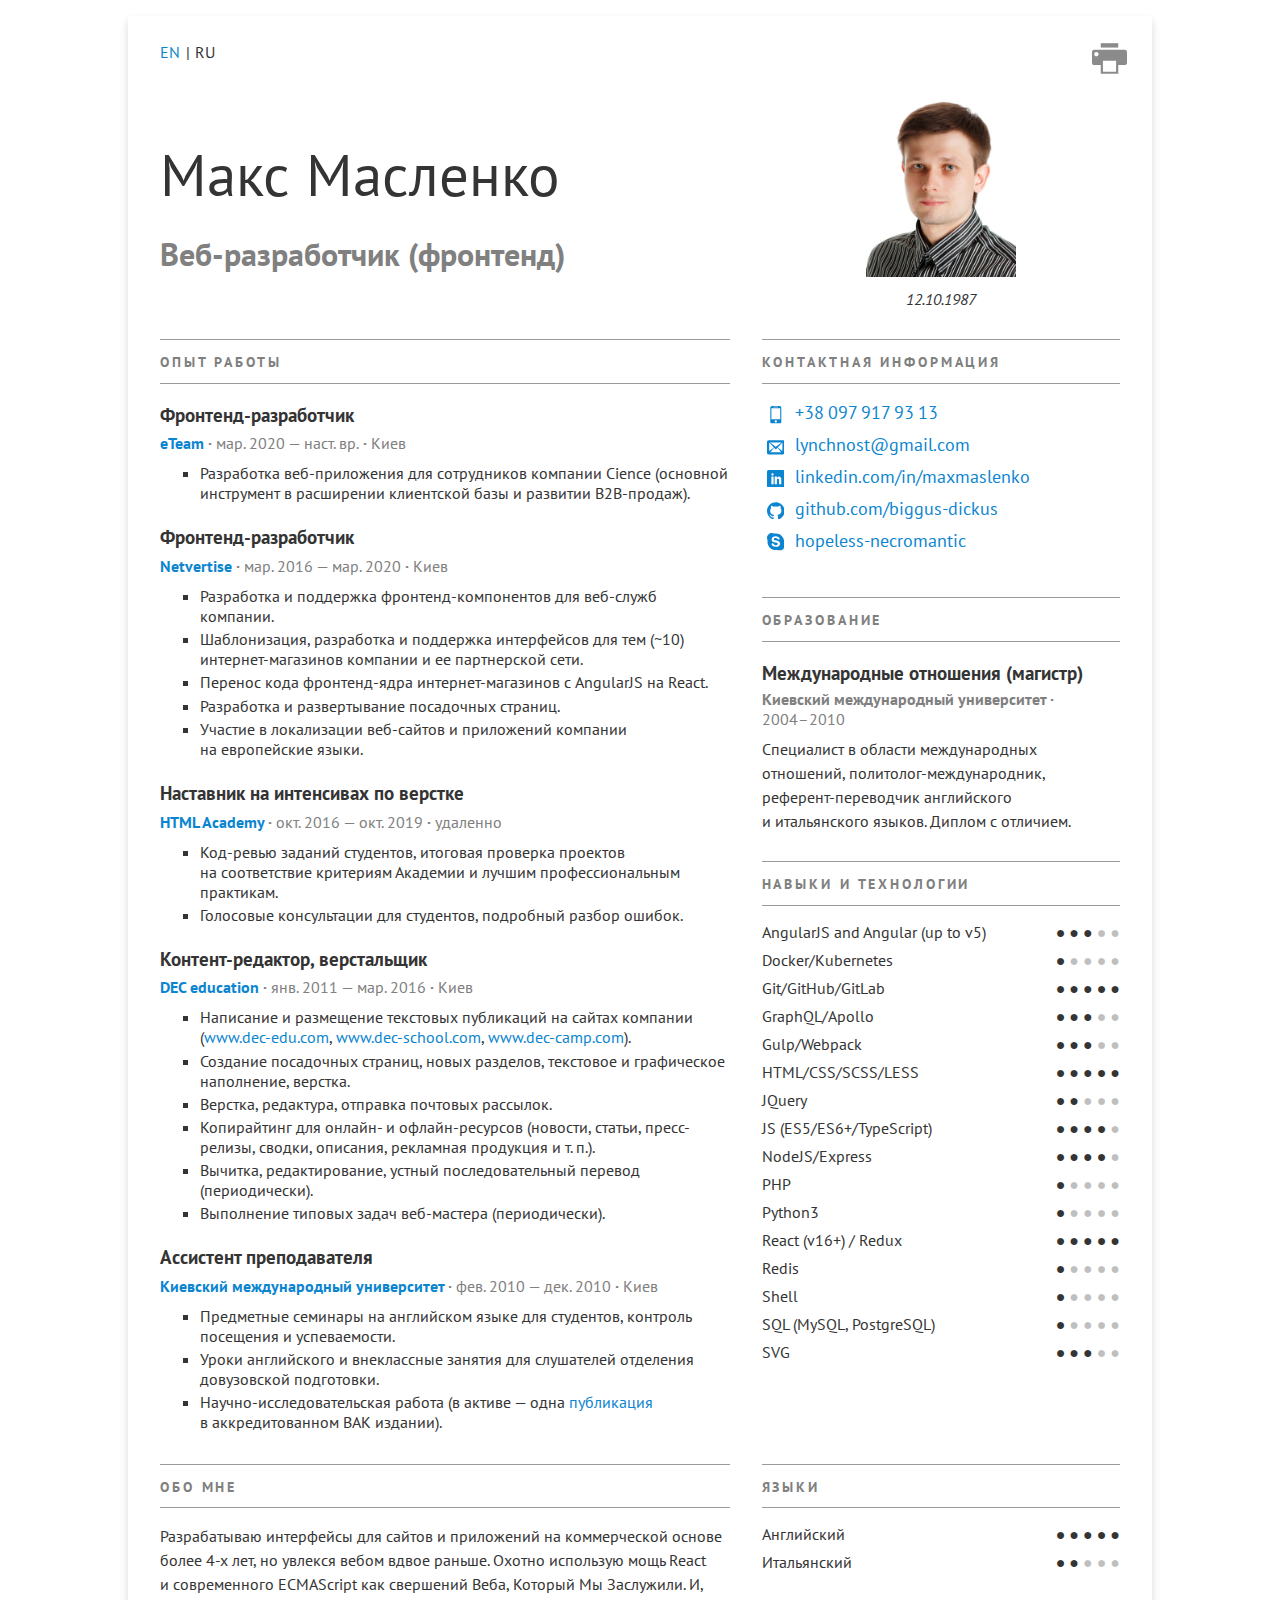
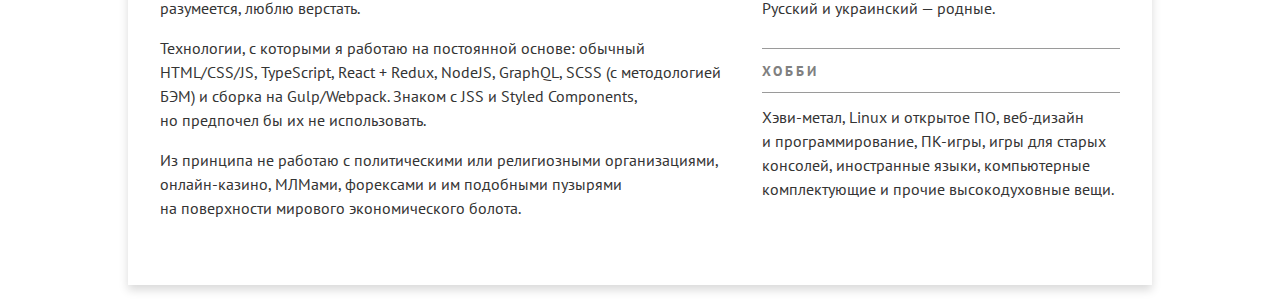
==== ru.html @ d37a02e1 "Adds Russian version" ====
<!DOCTYPE html>
<html lang="ru">
<head>
    <meta charset="UTF-8">
    <meta name="viewport" content="width=device-width, initial-scale=1.0">
    <meta http-equiv="X-UA-Compatible" content="ie=edge">
    <meta name="robots" content="noindex, nofollow">

    <link href="https://fonts.googleapis.com/css?family=PT+Sans:400,400i,700&display=swap" rel="stylesheet">
    <link rel="stylesheet" href="css/style.css">

    <title>Резюме | Макс Масленко</title>
</head>
<body>

<svg style="display: none;" version="1.1" xmlns="http://www.w3.org/2000/svg">
    <symbol id="icon-envelop" viewBox="0 0 16 16">
        <path d="M14.5 2h-13c-0.825 0-1.5 0.675-1.5 1.5v10c0 0.825 0.675 1.5 1.5 1.5h13c0.825 0 1.5-0.675 1.5-1.5v-10c0-0.825-0.675-1.5-1.5-1.5zM6.23 8.6l-4.23 3.295v-7.838l4.23 4.543zM2.756 4h10.488l-5.244 3.938-5.244-3.938zM6.395 8.777l1.605 1.723 1.605-1.723 3.29 4.223h-9.79l3.29-4.223zM9.77 8.6l4.23-4.543v7.838l-4.23-3.295z" />
    </symbol>
    <symbol id="icon-github" viewBox="0 0 16 16">
        <path d="M8 0.198c-4.418 0-8 3.582-8 8 0 3.535 2.292 6.533 5.471 7.591 0.4 0.074 0.547-0.174 0.547-0.385 0-0.191-0.008-0.821-0.011-1.489-2.226 0.484-2.695-0.944-2.695-0.944-0.364-0.925-0.888-1.171-0.888-1.171-0.726-0.497 0.055-0.486 0.055-0.486 0.803 0.056 1.226 0.824 1.226 0.824 0.714 1.223 1.872 0.869 2.328 0.665 0.072-0.517 0.279-0.87 0.508-1.070-1.777-0.202-3.645-0.888-3.645-3.954 0-0.873 0.313-1.587 0.824-2.147-0.083-0.202-0.357-1.015 0.077-2.117 0 0 0.672-0.215 2.201 0.82 0.638-0.177 1.322-0.266 2.002-0.269 0.68 0.003 1.365 0.092 2.004 0.269 1.527-1.035 2.198-0.82 2.198-0.82 0.435 1.102 0.162 1.916 0.079 2.117 0.513 0.56 0.823 1.274 0.823 2.147 0 3.073-1.872 3.749-3.653 3.947 0.287 0.248 0.543 0.735 0.543 1.481 0 1.070-0.009 1.932-0.009 2.195 0 0.213 0.144 0.462 0.55 0.384 3.177-1.059 5.466-4.057 5.466-7.59 0-4.418-3.582-8-8-8z" />
    </symbol>
    <symbol id="icon-linkedin" viewBox="0 0 16 16">
        <path d="M14.5 0h-13c-0.825 0-1.5 0.675-1.5 1.5v13c0 0.825 0.675 1.5 1.5 1.5h13c0.825 0 1.5-0.675 1.5-1.5v-13c0-0.825-0.675-1.5-1.5-1.5zM6 13h-2v-7h2v7zM5 5c-0.553 0-1-0.447-1-1s0.447-1 1-1c0.553 0 1 0.447 1 1s-0.447 1-1 1zM13 13h-2v-4c0-0.553-0.447-1-1-1s-1 0.447-1 1v4h-2v-7h2v1.241c0.412-0.566 1.044-1.241 1.75-1.241 1.244 0 2.25 1.119 2.25 2.5v4.5z" />
    </symbol>
    <symbol id="icon-mobile" viewBox="0 0 16 16">
        <path d="M11.5 0h-7c-0.825 0-1.5 0.675-1.5 1.5v13c0 0.825 0.675 1.5 1.5 1.5h7c0.825 0 1.5-0.675 1.5-1.5v-13c0-0.825-0.675-1.5-1.5-1.5zM6 0.75h4v0.5h-4v-0.5zM8 15c-0.552 0-1-0.448-1-1s0.448-1 1-1 1 0.448 1 1-0.448 1-1 1zM12 12h-8v-10h8v10z" />
    </symbol>
    <symbol id="icon-skype" viewBox="0 0 16 16">
        <path d="M6.65 0.584c-0.025-0.016-0.053-0.028-0.078-0.041-0.028 0.006-0.053 0.009-0.081 0.016l0.159 0.025z"/>
        <path d="M0.575 6.578c-0.006 0.028-0.009 0.056-0.012 0.081 0.016 0.025 0.025 0.050 0.041 0.075l-0.028-0.156z"/>
        <path d="M15.419 9.416c0.006-0.028 0.009-0.056 0.016-0.084-0.016-0.025-0.025-0.050-0.041-0.075l0.025 0.159z"/>
        <path d="M9.25 15.359c0.025 0.016 0.053 0.028 0.078 0.041 0.028-0.006 0.056-0.009 0.084-0.012l-0.162-0.028z"/>
        <path d="M15.434 9.331c-0.006 0.028-0.009 0.056-0.016 0.084l-0.028-0.162c0.016 0.028 0.028 0.053 0.044 0.078 0.081-0.45 0.125-0.909 0.125-1.369 0-1.019-0.2-2.009-0.594-2.941-0.381-0.9-0.925-1.709-1.619-2.403s-1.503-1.238-2.4-1.619c-0.931-0.394-1.922-0.594-2.941-0.594-0.481 0-0.963 0.044-1.431 0.134 0 0-0.003 0-0.003 0 0.025 0.012 0.053 0.025 0.078 0.041l-0.159-0.025c0.028-0.006 0.053-0.009 0.081-0.016-0.644-0.341-1.366-0.525-2.097-0.525-1.194 0-2.319 0.466-3.163 1.309s-1.309 1.969-1.309 3.163c0 0.759 0.197 1.509 0.563 2.169 0.006-0.028 0.009-0.056 0.012-0.081l0.028 0.159c-0.016-0.025-0.028-0.050-0.041-0.075-0.075 0.428-0.112 0.866-0.112 1.303 0 1.019 0.2 2.009 0.594 2.941 0.381 0.9 0.925 1.706 1.619 2.4s1.503 1.238 2.403 1.619c0.931 0.394 1.922 0.594 2.941 0.594 0.444 0 0.887-0.041 1.322-0.119-0.025-0.016-0.050-0.028-0.078-0.041l0.162 0.028c-0.028 0.006-0.056 0.009-0.084 0.012 0.669 0.378 1.428 0.581 2.2 0.581 1.194 0 2.319-0.466 3.162-1.309s1.309-1.969 1.309-3.162c-0.003-0.759-0.2-1.509-0.569-2.175zM8.034 12.591c-2.684 0-3.884-1.319-3.884-2.309 0-0.506 0.375-0.863 0.891-0.863 1.15 0 0.85 1.65 2.994 1.65 1.097 0 1.703-0.597 1.703-1.206 0-0.366-0.181-0.772-0.903-0.95l-2.388-0.597c-1.922-0.481-2.272-1.522-2.272-2.5 0-2.028 1.909-2.791 3.703-2.791 1.653 0 3.6 0.913 3.6 2.131 0 0.522-0.453 0.825-0.969 0.825-0.981 0-0.8-1.356-2.775-1.356-0.981 0-1.522 0.444-1.522 1.078s0.775 0.838 1.447 0.991l1.769 0.394c1.934 0.431 2.425 1.563 2.425 2.625 0 1.647-1.266 2.878-3.819 2.878z"/>
    </symbol>
    <symbol id="icon-printer" viewBox="0 0 16 16">
        <path d="M4 1h8v2h-8v-2z" />
        <path d="M15 4h-14c-0.55 0-1 0.45-1 1v5c0 0.55 0.45 1 1 1h3v4h8v-4h3c0.55 0 1-0.45 1-1v-5c0-0.55-0.45-1-1-1zM2 7c-0.552 0-1-0.448-1-1s0.448-1 1-1 1 0.448 1 1-0.448 1-1 1zM11 14h-6v-5h6v5z" />
    </symbol>
</svg>


<main class="wrapper">
    <article class="resume">
        <nav class="lang-nav print-hidden">
            <ul class="reset-list lang-nav-list">
                <li><a href="index.html">EN</a></li>
                <li><a class="active">RU</a></li>
            </ul>
        </nav>

        <section class="name">
            <h1 class="heading">Макс Масленко</h1>
            <p class="role">Веб-разработчик (фронтенд)</p>
        </section>

        <section class="image">
            <img class="avatar" src="img/photo.jpg" width="371" height="464" alt="photo">
            <p><i>12.10.1987</i></p>

            <button
                type="button"
                class="reset-button print-button print-hidden"
                title="Печать (влезет на один A4 с двусторонней печатью)"
                onclick="javascript:print()"
            >
                <svg class="print-icon" aria-hidden="true">
                    <use xlink:href="#icon-printer" />
                </svg>
                <span class="visually-hidden">Печать</span>
            </button>
        </section>

        <section class="work">
            <h2 class="section-name">Опыт работы</h2>
            <h3 class="job-title">Фронтенд-разработчик</h3>
            <p class="institute">
                <a href="https://www.eteam.io">eTeam</a> · <span class="date">мар. 2020&nbsp;&mdash; наст. вр.</span>
                · <span class="location">Киев</span>
            </p>
            <ul class="details">
                <li>Разработка веб-приложения для сотрудников компании Cience (основной инструмент в&nbsp;расширении клиентской базы и&nbsp;развитии B2B-продаж).</li>
            </ul>

            <h3 class="job-title">Фронтенд-разработчик</h3>
            <p class="institute">
                <a href="http://www.netvertise.co.il">Netvertise</a> · <span class="date">мар. 2016&nbsp;&mdash; мар. 2020</span>
                · <span class="location">Киев</span>
            </p>
            <ul class="details">
                <li>Разработка и&nbsp;поддержка фронтенд-компонентов для веб-служб компании.</li>
                <li>Шаблонизация, разработка и&nbsp;поддержка интерфейсов для тем (~10) интернет-магазинов компании и&nbsp;ее&nbsp;партнерской сети.</li>
                <li>Перенос кода фронтенд-ядра интернет-магазинов с&nbsp;AngularJS на&nbsp;React.</li>
                <li>Разработка и&nbsp;развертывание посадочных страниц.</li>
                <li>Участие в&nbsp;локализации веб-сайтов и&nbsp;приложений компании на&nbsp;европейские языки.</li>
            </ul>

            <h3 class="job-title">Наставник на&nbsp;интенсивах по&nbsp;верстке</h3>
            <p class="institute">
                <a href="https://htmlacademy.ru">HTML Academy</a> · <span class="date">окт. 2016&nbsp;&mdash; окт. 2019</span> ·
                <span class="location">удаленно</span>
            </p>
            <ul class="details">
                <li>Код-ревью заданий студентов, итоговая проверка проектов на&nbsp;соответствие критериям Академии и&nbsp;лучшим профессиональным практикам.</li>
                <li>Голосовые консультации для студентов, подробный разбор ошибок.</li>
            </ul>

            <h3 class="job-title">Контент-редактор, верстальщик</h3>
            <p class="institute">
                <a href="https://dec-edu.com">DEC education</a> · <span class="date">янв. 2011&nbsp;&mdash; мар. 2016</span> ·
                <span class="location">Киев</span>
            </p>
            <ul class="details">
                <li>Написание и&nbsp;размещение текстовых публикаций на&nbsp;сайтах компании (<a href="https://www.dec-edu.com">www.dec-edu.com</a>,
                    <a href="https://www.dec-school.com">www.dec-school.com</a>, <a href="https://www.dec-camp.com">www.dec-camp.com</a>).
                </li>
                <li>Создание посадочных страниц, новых разделов, текстовое и&nbsp;графическое наполнение, верстка.</li>
                <li>Верстка, редактура, отправка почтовых рассылок.</li>
                <li>Копирайтинг для онлайн- и офлайн-ресурсов (новости, статьи, пресс-релизы, сводки, описания, рекламная продукция и&nbsp;т.&nbsp;п.).</li>
                <li>Вычитка, редактирование, устный последовательный перевод (периодически).</li>
                <li>Выполнение типовых задач веб-мастера (периодически).</li>
            </ul>

            <h3 class="job-title">Ассистент преподавателя</h3>
            <p class="institute">
                <a href="https://kymu.edu.ua">Киевский международный университет</a> · <span class="date">фев. 2010&nbsp;&mdash; дек. 2010</span>
                · <span class="location">Киев</span>
            </p>
            <ul class="details">
                <li>Предметные семинары на&nbsp;английском языке для студентов, контроль посещения и&nbsp;успеваемости.</li>
                <li>Уроки английского и&nbsp;внеклассные занятия для слушателей отделения довузовской подготовки.
                </li>
                <li>Научно-исследовательская работа (в&nbsp;активе&nbsp;— одна <a href="http://dspace.nbuv.gov.ua/bitstream/handle/123456789/58858/17-Masljonko.pdf">публикация</a> в&nbsp;аккредитованном ВАК издании).
                </li>
            </ul>
        </section>

        <section class="education">
            <h2 class="section-name">Образование</h2>
            <h3 class="degree">Международные отношения (магистр)</h3>
            <h4 class="institute">
                Киевский международный университет · <span class="location">2004&ndash;2010</span>
            </h4>
            <p class="details">Специалист в&nbsp;области международных отношений, политолог-международник, референт-переводчик английского и&nbsp;итальянского языков. Диплом с&nbsp;отличием.</p>
        </section>

        <section class="languages">
            <h2 class="section-name">Языки</h2>
            <dl class="metered-lst">
                <dt class="metered-lst-title">Английский</dt>
                <dd class="metered-lst-desc">● ● ● ● ●</dd>
                <dt class="metered-lst-title">Итальянский</dt>
                <dd class="metered-lst-desc">● ● <span class="off-st">● ● ●</span></dd>
            </dl>
            <p class="details">Русский и украинский&nbsp;&mdash; родные.</p>
        </section>

        <section class="skills">
            <h2 class="section-name">Навыки и&nbsp;технологии</h2>
            <dl class="metered-lst">
                <dt class="metered-lst-title">AngularJS and Angular (up to v5)</dt>
                <dd class="metered-lst-desc">● ● ● <span class="off-st">● ●</span></dd>
                <dt class="metered-lst-title">Docker/Kubernetes</dt>
                <dd class="metered-lst-desc">● <span class="off-st">● ● ● ●</span></dd>
                <dt class="metered-lst-title">Git/GitHub/GitLab</dt>
                <dd class="metered-lst-desc">● ● ● ● ●</dd>
                <dt class="metered-lst-title">GraphQL/Apollo</dt>
                <dd class="metered-lst-desc">● ● ● <span class="off-st">● ●</span></dd>
                <dt class="metered-lst-title">Gulp/Webpack</dt>
                <dd class="metered-lst-desc">● ● ● <span class="off-st">● ●</span></dd>
                <dt class="metered-lst-title">HTML/CSS/SCSS/LESS</dt>
                <dd class="metered-lst-desc">● ● ● ● ●</dd>
                <dt class="metered-lst-title">JQuery</dt>
                <dd class="metered-lst-desc">● ● <span class="off-st">● ● ●</span></dd>
                <dt class="metered-lst-title">JS (ES5/ES6+/TypeScript)</dt>
                <dd class="metered-lst-desc">● ● ● ● <span class="off-st">●</span></dd>
                <dt class="metered-lst-title">NodeJS/Express</dt>
                <dd class="metered-lst-desc">● ● ● ● <span class="off-st">●</span></dd>
                <dt class="metered-lst-title">PHP</dt>
                <dd class="metered-lst-desc">● <span class="off-st">● ● ● ●</span></dd>
                <dt class="metered-lst-title">Python3</dt>
                <dd class="metered-lst-desc">● <span class="off-st">● ● ● ●</span></dd>
                <dt class="metered-lst-title">React (v16+) / Redux</dt>
                <dd class="metered-lst-desc">● ● ● ● ●</dd>
                <dt class="metered-lst-title">Redis</dt>
                <dd class="metered-lst-desc">● <span class="off-st">● ● ● ●</span></dd>
                <dt class="metered-lst-title">Shell</dt>
                <dd class="metered-lst-desc">● <span class="off-st">● ● ● ●</span></dd>
                <dt class="metered-lst-title">SQL (MySQL, PostgreSQL)</dt>
                <dd class="metered-lst-desc">● <span class="off-st">● ● ● ●</span></dd>
                <dt class="metered-lst-title">SVG</dt>
                <dd class="metered-lst-desc">● ● ● <span class="off-st">● ●</span></dd>
            </dl>
        </section>

        <section class="contacts">
            <h2 class="section-name">Контактная информация</h2>

            <ul class="contacts-list details reset-list">
                <li class="contacts-item">
                    <svg aria-hidden="true" class="contacts-list-icon"><use xlink:href="#icon-mobile" /></svg>
                    <a href="tel:+380979179313">+38&thinsp;097&thinsp;917&thinsp;93&thinsp;13</a>
                </li>
                <li class="contacts-item">
                    <svg aria-hidden="true" class="contacts-list-icon"><use xlink:href="#icon-envelop" /></svg>
                    <a href="mailto:lynchnost@gmail.com">lynchnost@gmail.com</a>
                </li>
                <li class="contacts-item">
                    <svg aria-hidden="true" class="contacts-list-icon"><use xlink:href="#icon-linkedin" /></svg>
                    <a href="https://www.linkedin.com/in/maxmaslenko">linkedin.com/in/maxmaslenko</a>
                </li>
                <li class="contacts-item">
                    <svg aria-hidden="true" class="contacts-list-icon"><use xlink:href="#icon-github" /></svg>
                    <a href="https://github.com/biggus-dickus">github.com/biggus-dickus</a>
                </li>
                <li class="contacts-item">
                    <svg aria-hidden="true" class="contacts-list-icon"><use xlink:href="#icon-skype" /></svg>
                    <a href="skype:hopeless-necromantic?add">hopeless-necromantic</a>
                </li>
            </ul>
        </section>

        <section class="about">
            <h2 class="section-name">Обо мне</h2>
            <p>Разрабатываю интерфейсы для сайтов и&nbsp;приложений на&nbsp;коммерческой основе более 4-х лет, но&nbsp;увлекся вебом вдвое раньше. Охотно использую мощь React и&nbsp;современного ECMAScript как свершений Веба, Который Мы&nbsp;Заслужили. И, разумеется, люблю верстать.</p>
            <p>Технологии, с которыми я&nbsp;работаю на&nbsp;постоянной основе: обычный HTML/CSS/JS, TypeScript, React + Redux, NodeJS, GraphQL, SCSS (с&nbsp;методологией БЭМ) и&nbsp;сборка на&nbsp;Gulp/Webpack. Знаком с&nbsp;JSS и&nbsp;Styled Components, но&nbsp;предпочел бы&nbsp;их&nbsp;не&nbsp;использовать.</p>
            <p>Из принципа не&nbsp;работаю с&nbsp;политическими или религиозными организациями, онлайн-казино, МЛМами, форексами и&nbsp;им&nbsp;подобными пузырями на&nbsp;поверхности мирового экономического болота.</p>
        </section>

        <section class="hobbies">
            <h2 class="section-name">Хобби</h2>
            <p class="details technologies">Хэви-метал, Linux и&nbsp;открытое ПО, веб-дизайн и&nbsp;программирование, ПК-игры, игры для старых консолей, иностранные языки, компьютерные комплектующие и&nbsp;прочие высокодуховные вещи.</p>
        </section>
    </article>
</main>

</body>
</html>
---- css/style.css ----
:root {
  --primary-color: #ffffd0;
  --accent-color: #0C85D0;
  --secondary-text: grey;
  --text-color: #343434;
  --close-spacing: 0.3em;
  --medium-spacing: 0.8em;
  --paper-height: 292mm;
  --paper-width: 210mm;
}

html {
  box-sizing: border-box;
}

*, *::before, *::after {
  box-sizing: inherit;
}

body {
  margin: 0;
  font-family: "PT Sans", -apple-system, BlinkMacSystemFont, "Segoe UI", "Roboto", "Oxygen", "Ubuntu", "Cantarell", "Fira Sans", "Droid Sans", "Helvetica Neue", sans-serif;
  -webkit-font-smoothing: antialiased;
  -moz-osx-font-smoothing: grayscale;
  color: var(--text-color);
}

img,
iframe,
video,
object {
  max-width: 100%;
  height: auto;
}

p {
  line-height: 1.5;
}

a {
  color: var(--accent-color);
  text-decoration: none;
}

a:hover:not(.active) {
  text-decoration: underline;
}

a.active {
  color: inherit;
}

.reset-list {
  margin: 0;
  padding: 0;
  list-style: none;
}

.reset-button {
  padding: 0;
  border: 0;
  font-family: inherit;
  background-color: transparent;
  -webkit-appearance: none;
  -moz-appearance: none;
  appearance: none;
}

.visually-hidden {
  position: absolute;
  width: 1px;
  height: 1px;
  margin: -1px;
  border: 0;
  padding: 0;
  white-space: nowrap;
  clip-path: inset(100%);
  clip: rect(0 0 0 0);
  overflow: hidden;
}

.wrapper {
  padding-top: 1em;
  padding-bottom: 1em;
}

.resume {
  position: relative;
  display: grid;
  grid-template-columns: 1fr;
  grid-template-areas:
    "lang-nav"
    "name"
    "image"
    "contacts"
    "work"
    "education"
    "skills"
    "languages"
    "about"
    "hobbies";
  row-gap: 0;
  column-gap: 32px;
  padding: 1em 2em;
  margin-right: auto;
  margin-left: auto;
  box-shadow: 0 5px 9px 0 rgba(0, 0, 0, 0.15);

  /* print boundaries */
  /*width : 210mm;*/
  /*height: 297mm;*/
  /*outline: 1px solid red;*/
}

.name,
.image {
  padding-bottom: 1em;
}

.name {
  grid-area: name;
  display: flex;
  flex-direction: column;
  align-items: center;
  justify-content: center;
  text-align: center;
}

.image p {
  margin-top: .33em;
  margin-bottom: 0;
}

.image {
  grid-area: image;
  display: flex;
  flex-direction: column;
  align-items: center;
  justify-content: center;
}

.lang-nav {
  grid-area: lang-nav;
  text-align: right;
}

.lang-nav-list {
  font-size: 0;
}

.lang-nav-list li {
  display: inline-block;
  font-size: 1rem;
}

.lang-nav-list li:not(:last-child)::after {
  content: "|";
  margin: 0 .35em;
}

@media (min-width: 650px) {
  .resume {
    grid-template-columns: 2fr 1fr;
    grid-template-areas:
      "lang-nav lang-nav"
      "name image"
      "contacts contacts"
      "work work"
      "education education"
      "skills skills"
      "languages languages"
      "hobbies hobbies"
      "about about";
    box-shadow: 0 5px 9px 0 rgba(0, 0, 0, 0.15);
  }

  .name {
    justify-content: center;
    align-items: flex-start;
    text-align: left;
  }
}

@media (min-width: 900px),
print {
  .resume {
    width: 80%;
    max-width: 1024px;
    padding-top: 1.6em;
    grid-template-columns: .75fr .75fr 1fr;
    grid-template-rows: .05fr .15fr .3fr .3fr .7fr .2fr .27fr;
    grid-template-areas:
      "lang-nav lang-nav lang-nav"
      "name name image"
      "work work contacts"
      "work work education"
      "work work skills"
      "about about languages"
      "about about hobbies";
  }

  .heading {
    font-size: 3.5em;
  }

  .role {
    font-size: 2em;
  }

  .lang-nav {
    text-align: left;
  }
}

.about {
  grid-area: about;
}

.work {
  grid-area: work;
}

.education {
  grid-area: education;
}

.skills {
  grid-area: skills;
}

.languages {
  grid-area: languages;
}

.contacts {
  grid-area: contacts;
}

.hobbies {
  grid-area: hobbies;
}

.avatar {
  width: 150px;
}

.job-title,
.degree {
  margin-bottom: 0;
}

.institute,
.heading,
.avatar {
  margin-top: var(--close-spacing);
  margin-bottom: var(--close-spacing);
}

.institute {
  font-weight: 700;
  color: var(--secondary-text);
}

.section-name {
  padding: .83em 0;
  border-top: 1px inset currentColor;
  border-bottom: 1px outset currentColor;
  text-transform: uppercase;
  letter-spacing: 0.2em;
  font-size: 0.9em;
  color: var(--secondary-text);
}

.heading {
  font-size: 3.7em;
  font-weight: 400;
}

.details {
  font-weight: 400;
  margin-top : 0.5em;
  list-style-type: square;
}

.details.reset-list {
  list-style-type: none;
}

.details>li {
  padding-bottom: 0.2em;
}

.date,
.location {
  display: inline-block;
  font-weight: normal;
}

.role {
  font-size: 2em;
  font-weight: 700;
  margin-top: 0;
  margin-bottom: 0;
  color: var(--secondary-text);
}

.contacts-list {
  font-size: 1.1em;
  margin-top: 1em;
  margin-left: 5px;
}

.contacts-list li:not(:last-child) {
  margin-bottom: .3em;
}

.contacts-list-icon {
  display: inline-block;
  vertical-align: middle;
  width: 1em;
  height: 1em;
  margin-right: .33em;
  fill: var(--accent-color);
  pointer-events: none;
}

.metered-lst {
  display: flex;
  flex-wrap: wrap;
  justify-content: space-between;
  align-items: center;
}

.metered-lst-title,
.metered-lst-desc {
  margin: 0 0 .5em;
}

.metered-lst-title {
  flex-basis: 70%;
}

.metered-lst-desc {
  flex-shrink: 0;
}

.metered-lst-desc .off-st {
  color: rgba(0, 0, 0, .25);
}

.metered-lst-desc {
  text-align: right;
}

.print-button {
  position: absolute;
  top: 5px;
  left: 25px;
  width: 35px;
  height: 35px;
  opacity: .45;
  transition: opacity .25s ease-out;
}

@media (min-width: 900px) {
  .print-button {
    top: 25px;
    right: 25px;
    left: initial;
  }
}

.print-button:hover {
  opacity: 1;
}

.print-button:active {
  transform: translateY(1px);
}

.print-icon {
  width: inherit;
  height: inherit;
}

@media print {
  .wrapper {
    padding: 0;
  }

  .resume {
    padding-top: 0;
    font-size: 75%;
    width: var(--paper-width);
    /*height: var(--paper-height);*/
    box-shadow: none;
  }

  .name {
    align-items: flex-start;
  }

  .image {
    justify-content: center;
  }

  .avatar {
    width: 25%;
  }

  .print-hidden {
    display: none;
  }
}

@page {
  padding: 0;
  margin: 0;
  size: A4 portrait;
}
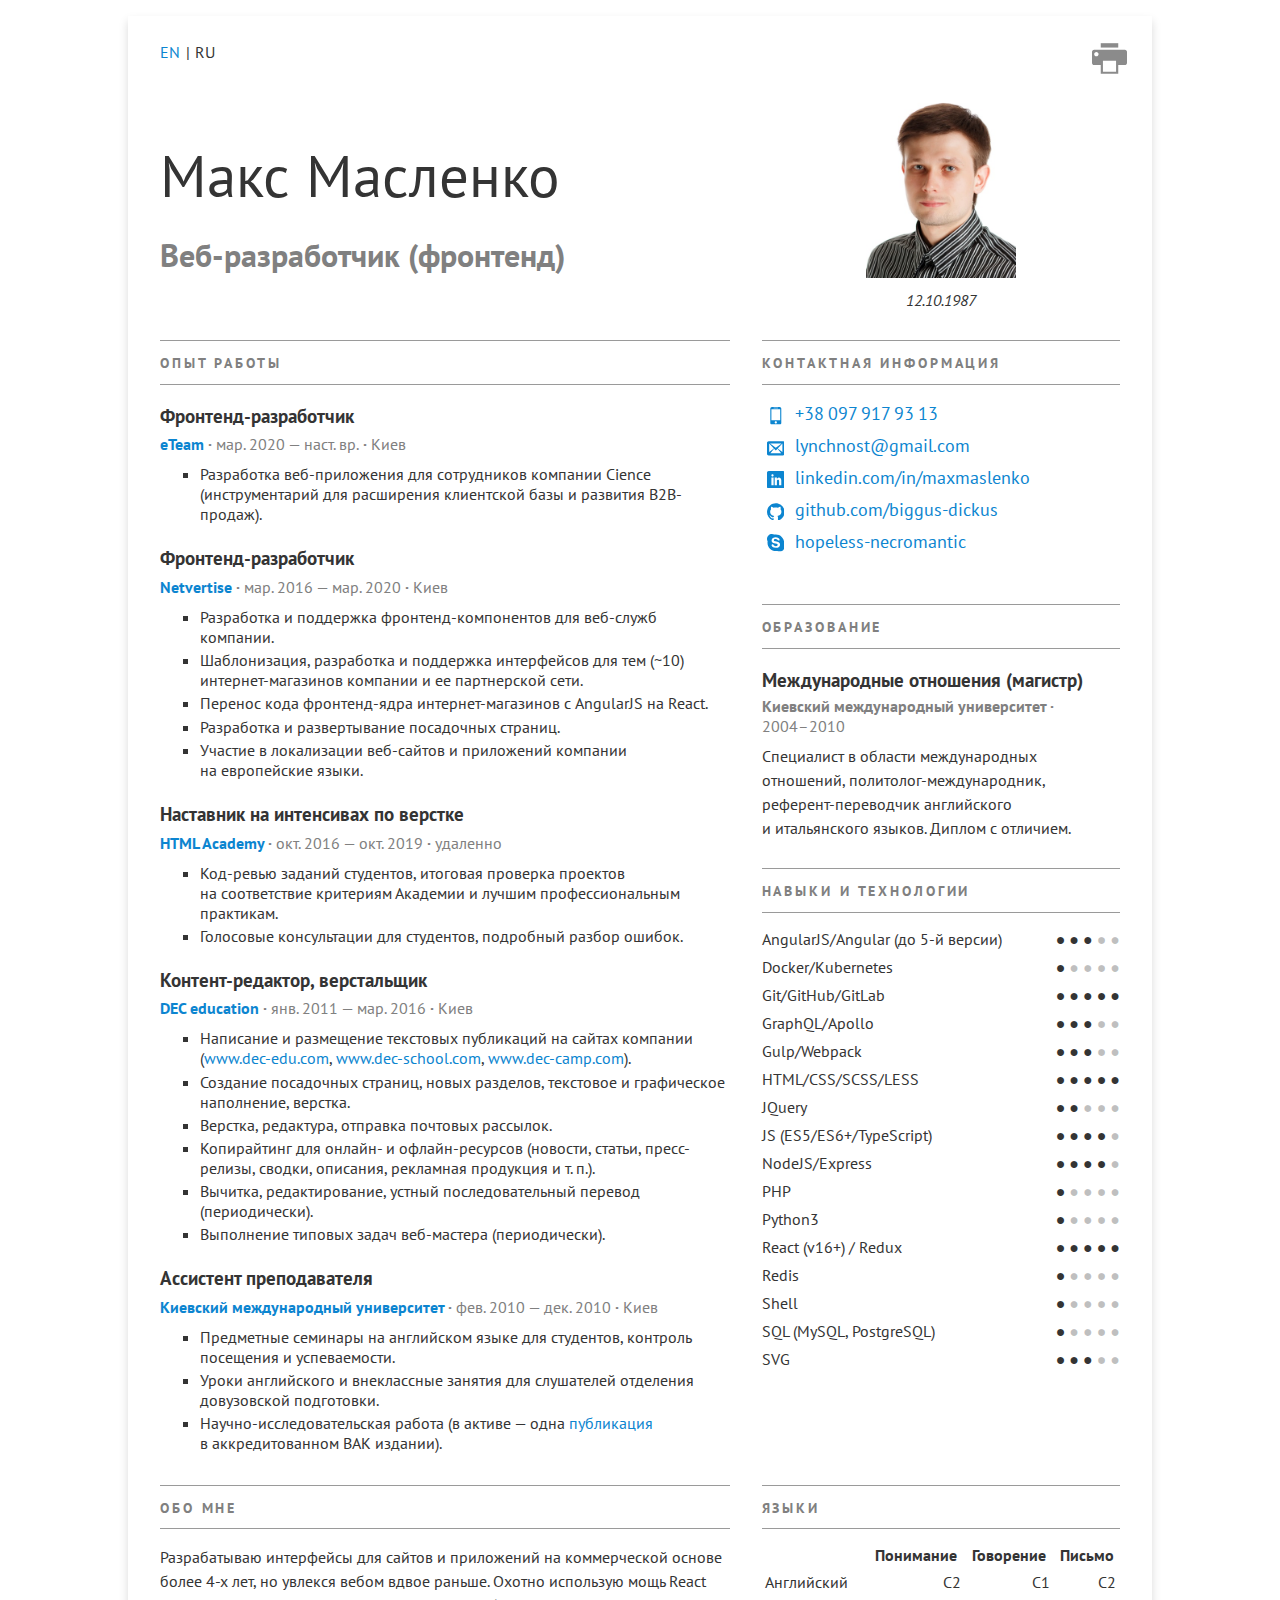
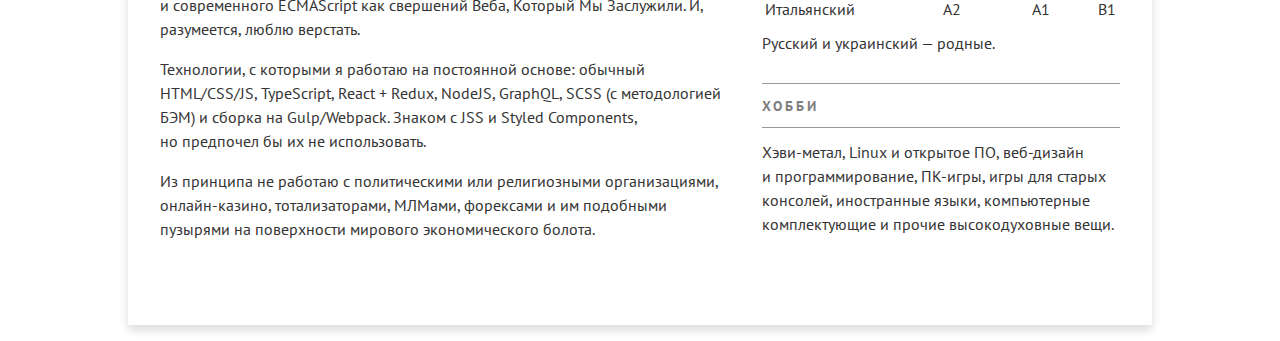
==== commit a39ed186: "Change lang competence to CEFR" ====
--- a/ru.html
+++ b/ru.html
@@ -79,7 +79,7 @@
                 · <span class="location">Киев</span>
             </p>
             <ul class="details">
-                <li>Разработка веб-приложения для сотрудников компании Cience (основной инструмент в&nbsp;расширении клиентской базы и&nbsp;развитии B2B-продаж).</li>
+                <li>Разработка веб-приложения для сотрудников компании Cience (инструментарий для расширения клиентской базы и&nbsp;развития B2B-продаж).</li>
             </ul>
 
             <h3 class="job-title">Фронтенд-разработчик</h3>
@@ -146,19 +146,37 @@
 
         <section class="languages">
             <h2 class="section-name">Языки</h2>
-            <dl class="metered-lst">
-                <dt class="metered-lst-title">Английский</dt>
-                <dd class="metered-lst-desc">● ● ● ● ●</dd>
-                <dt class="metered-lst-title">Итальянский</dt>
-                <dd class="metered-lst-desc">● ● <span class="off-st">● ● ●</span></dd>
-            </dl>
+            <table class="table table--fw">
+                <thead>
+                <tr>
+                    <th class="visually-hidden">Язык</th>
+                    <th>Понимание</th>
+                    <th>Говорение</th>
+                    <th>Письмо</th>
+                </tr>
+                </thead>
+                <tbody>
+                <tr>
+                    <td>Английский</td>
+                    <td class="text-right">C2</td>
+                    <td class="text-right">C1</td>
+                    <td class="text-right">C2</td>
+                </tr>
+                <tr>
+                    <td>Итальянский</td>
+                    <td class="text-right">A2</td>
+                    <td class="text-right">A1</td>
+                    <td class="text-right">B1</td>
+                </tr>
+                </tbody>
+            </table>
             <p class="details">Русский и украинский&nbsp;&mdash; родные.</p>
         </section>
 
         <section class="skills">
             <h2 class="section-name">Навыки и&nbsp;технологии</h2>
             <dl class="metered-lst">
-                <dt class="metered-lst-title">AngularJS and Angular (up to v5)</dt>
+                <dt class="metered-lst-title">AngularJS/Angular (до 5-й версии)</dt>
                 <dd class="metered-lst-desc">● ● ● <span class="off-st">● ●</span></dd>
                 <dt class="metered-lst-title">Docker/Kubernetes</dt>
                 <dd class="metered-lst-desc">● <span class="off-st">● ● ● ●</span></dd>
@@ -224,7 +242,7 @@
             <h2 class="section-name">Обо мне</h2>
             <p>Разрабатываю интерфейсы для сайтов и&nbsp;приложений на&nbsp;коммерческой основе более 4-х лет, но&nbsp;увлекся вебом вдвое раньше. Охотно использую мощь React и&nbsp;современного ECMAScript как свершений Веба, Который Мы&nbsp;Заслужили. И, разумеется, люблю верстать.</p>
             <p>Технологии, с которыми я&nbsp;работаю на&nbsp;постоянной основе: обычный HTML/CSS/JS, TypeScript, React + Redux, NodeJS, GraphQL, SCSS (с&nbsp;методологией БЭМ) и&nbsp;сборка на&nbsp;Gulp/Webpack. Знаком с&nbsp;JSS и&nbsp;Styled Components, но&nbsp;предпочел бы&nbsp;их&nbsp;не&nbsp;использовать.</p>
-            <p>Из принципа не&nbsp;работаю с&nbsp;политическими или религиозными организациями, онлайн-казино, МЛМами, форексами и&nbsp;им&nbsp;подобными пузырями на&nbsp;поверхности мирового экономического болота.</p>
+            <p>Из принципа не&nbsp;работаю с&nbsp;политическими или религиозными организациями, онлайн-казино, тотализаторами, МЛМами, форексами и&nbsp;им&nbsp;подобными пузырями на&nbsp;поверхности мирового экономического болота.</p>
         </section>
 
         <section class="hobbies">
--- a/css/style.css
+++ b/css/style.css
@@ -64,6 +64,16 @@
   -webkit-appearance: none;
   -moz-appearance: none;
   appearance: none;
+}
+
+.text-left {
+  text-align: left;
+}
+.text-center {
+  text-align: center;
+}
+.text-right {
+  text-align: right;
 }
 
 .visually-hidden {
@@ -362,6 +372,19 @@
   transition: opacity .25s ease-out;
 }
 
+.table {
+  border-collapse: collapse;
+}
+
+.table--fw {
+  width: 100%;
+}
+
+.table td,
+.table th {
+  padding: .225em;
+}
+
 @media (min-width: 900px) {
   .print-button {
     top: 25px;
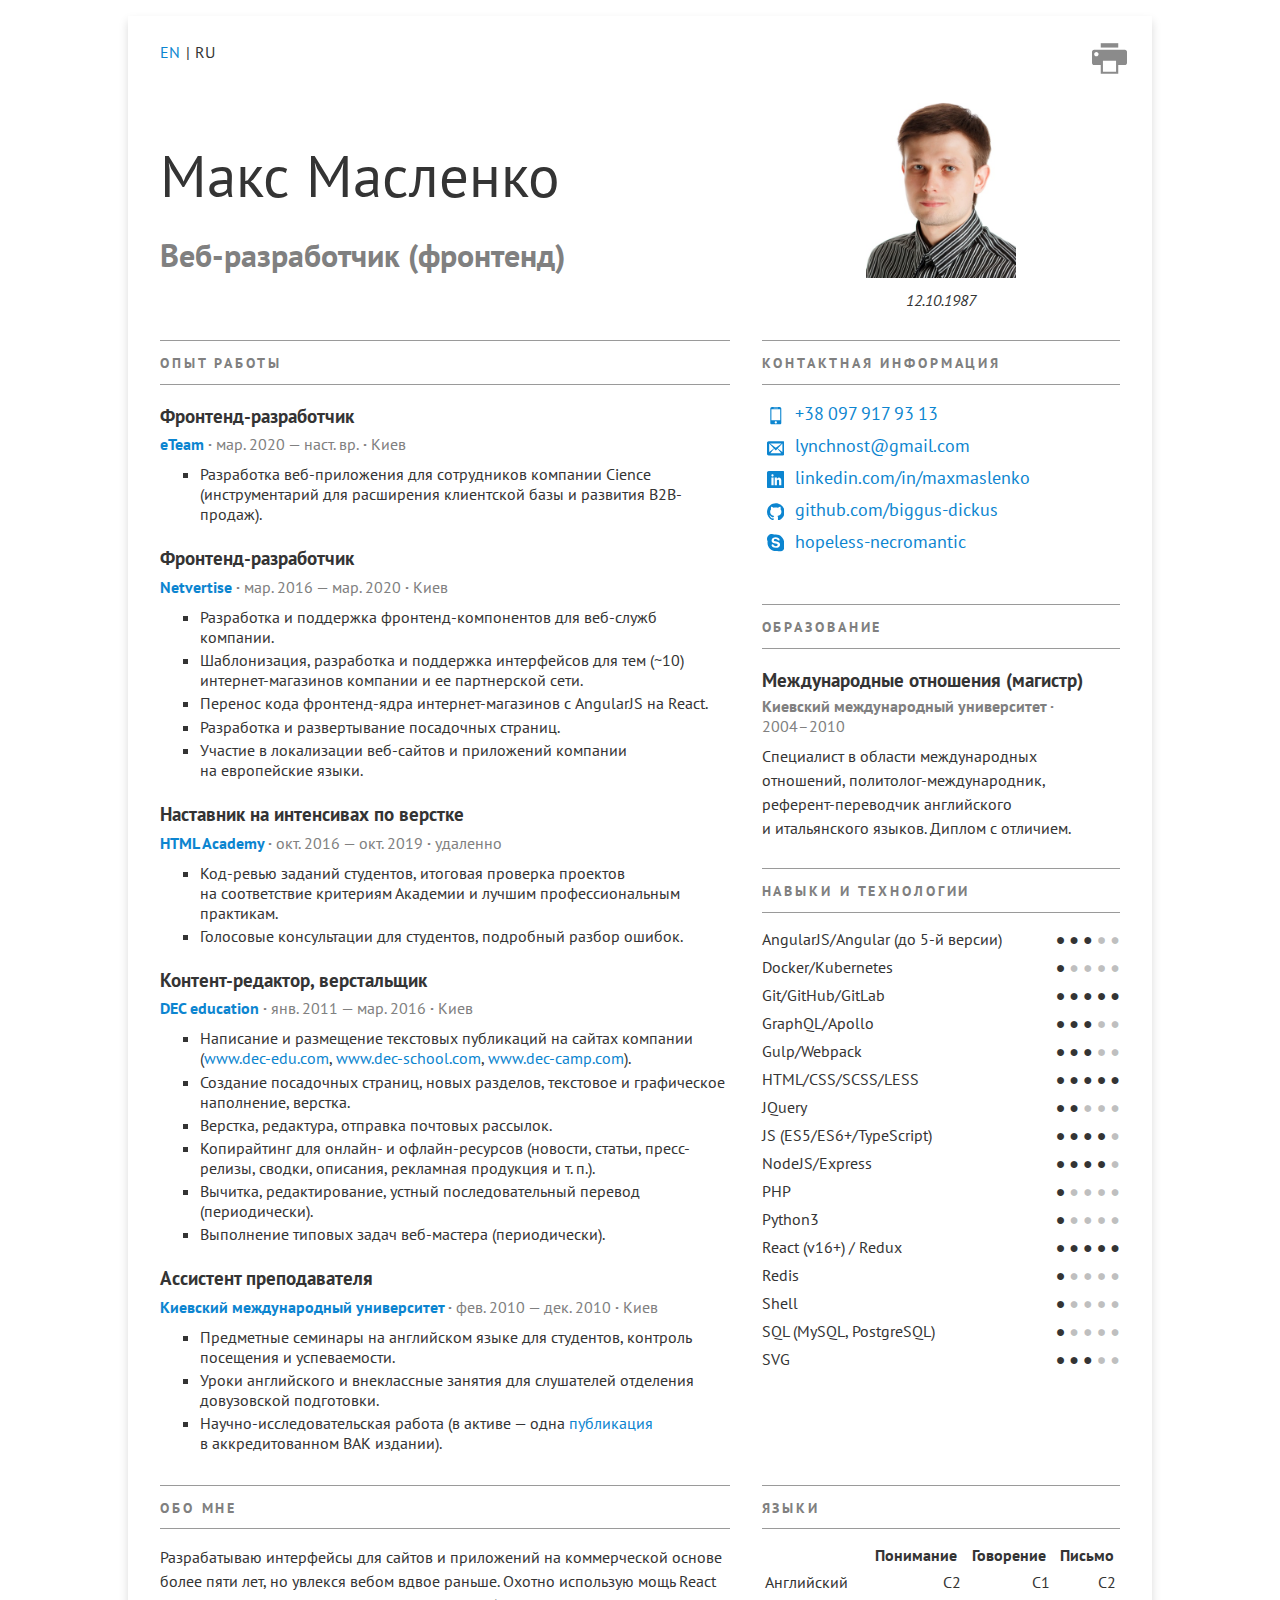
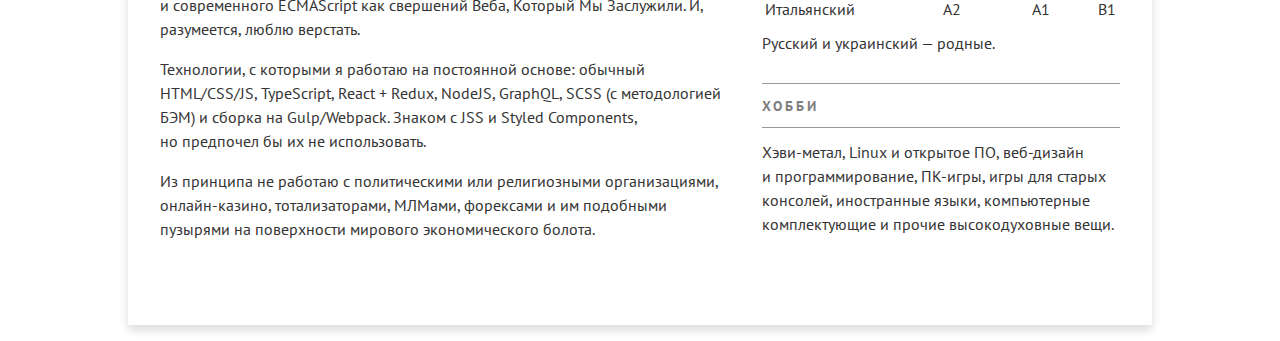
==== commit c6ccd953: "Update exp" ====
--- a/ru.html
+++ b/ru.html
@@ -240,7 +240,7 @@
 
         <section class="about">
             <h2 class="section-name">Обо мне</h2>
-            <p>Разрабатываю интерфейсы для сайтов и&nbsp;приложений на&nbsp;коммерческой основе более 4-х лет, но&nbsp;увлекся вебом вдвое раньше. Охотно использую мощь React и&nbsp;современного ECMAScript как свершений Веба, Который Мы&nbsp;Заслужили. И, разумеется, люблю верстать.</p>
+            <p>Разрабатываю интерфейсы для сайтов и&nbsp;приложений на&nbsp;коммерческой основе более пяти лет, но&nbsp;увлекся вебом вдвое раньше. Охотно использую мощь React и&nbsp;современного ECMAScript как свершений Веба, Который Мы&nbsp;Заслужили. И, разумеется, люблю верстать.</p>
             <p>Технологии, с которыми я&nbsp;работаю на&nbsp;постоянной основе: обычный HTML/CSS/JS, TypeScript, React + Redux, NodeJS, GraphQL, SCSS (с&nbsp;методологией БЭМ) и&nbsp;сборка на&nbsp;Gulp/Webpack. Знаком с&nbsp;JSS и&nbsp;Styled Components, но&nbsp;предпочел бы&nbsp;их&nbsp;не&nbsp;использовать.</p>
             <p>Из принципа не&nbsp;работаю с&nbsp;политическими или религиозными организациями, онлайн-казино, тотализаторами, МЛМами, форексами и&nbsp;им&nbsp;подобными пузырями на&nbsp;поверхности мирового экономического болота.</p>
         </section>
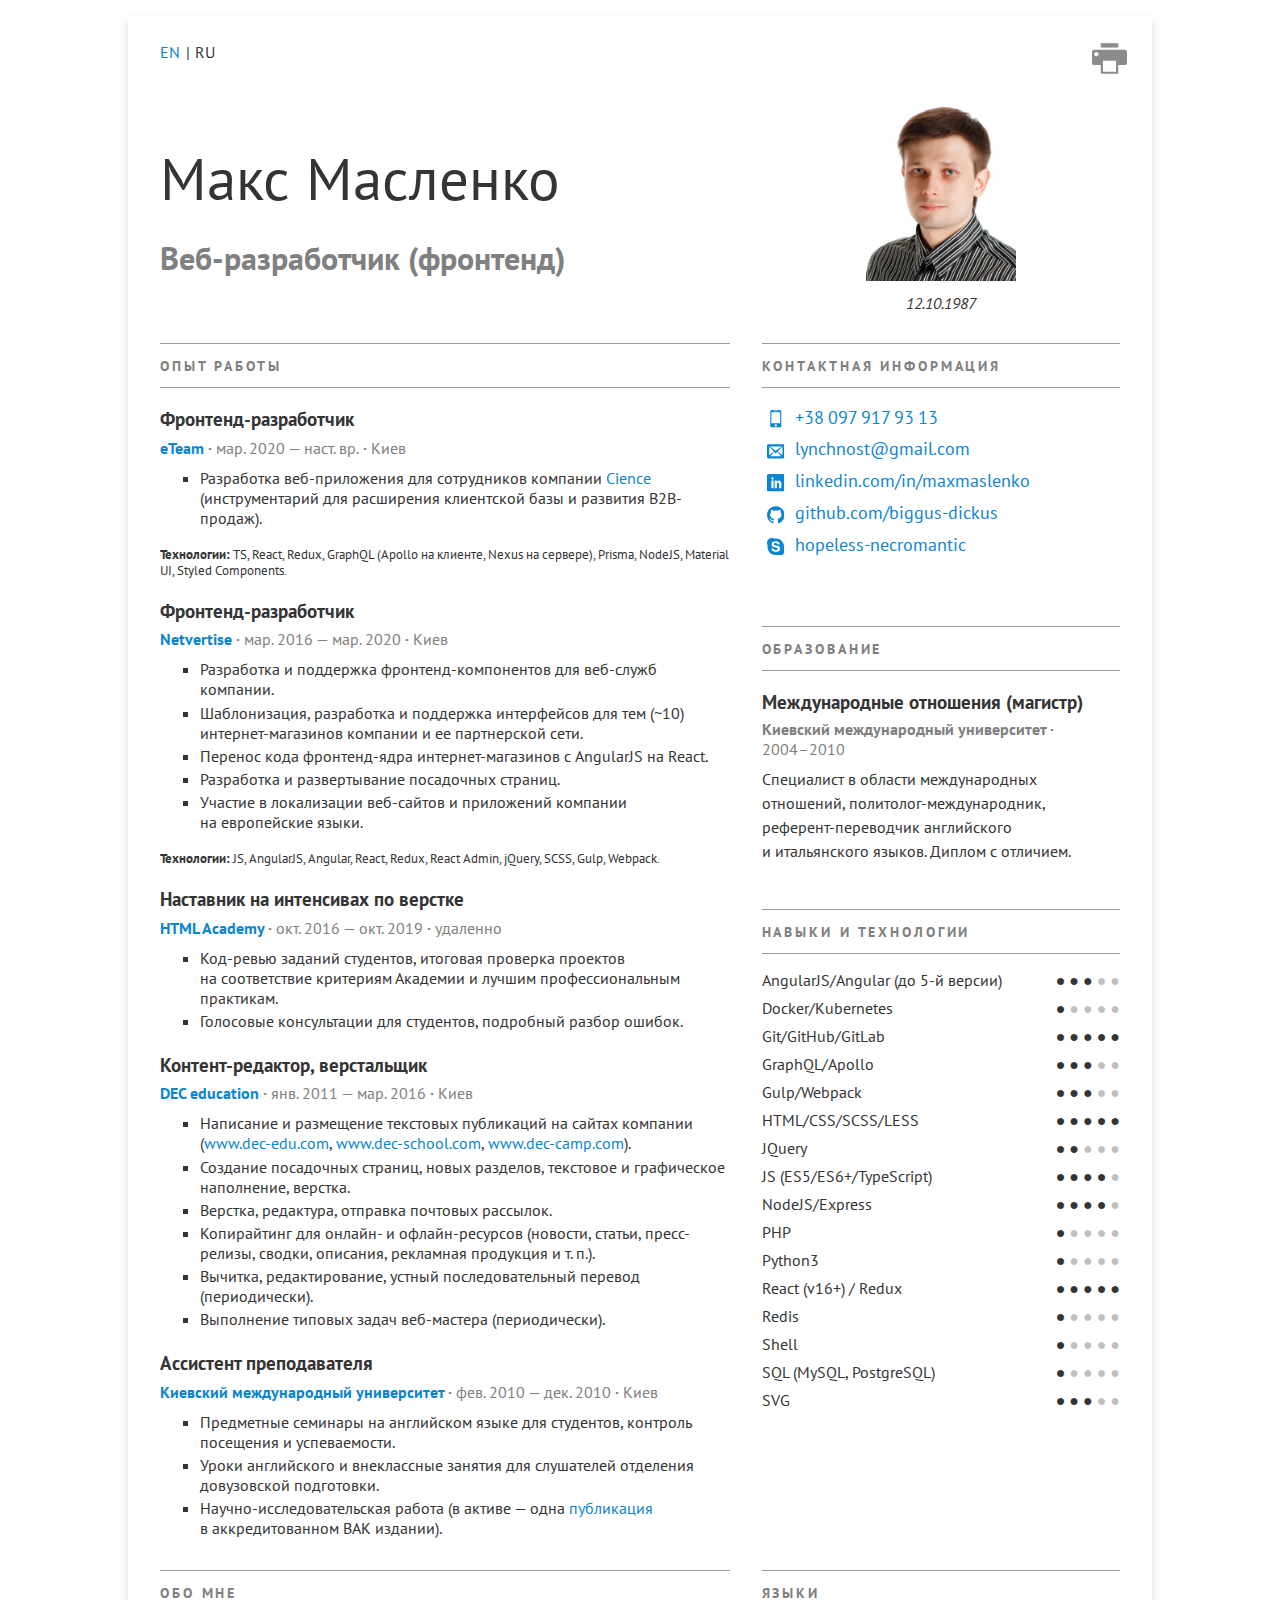
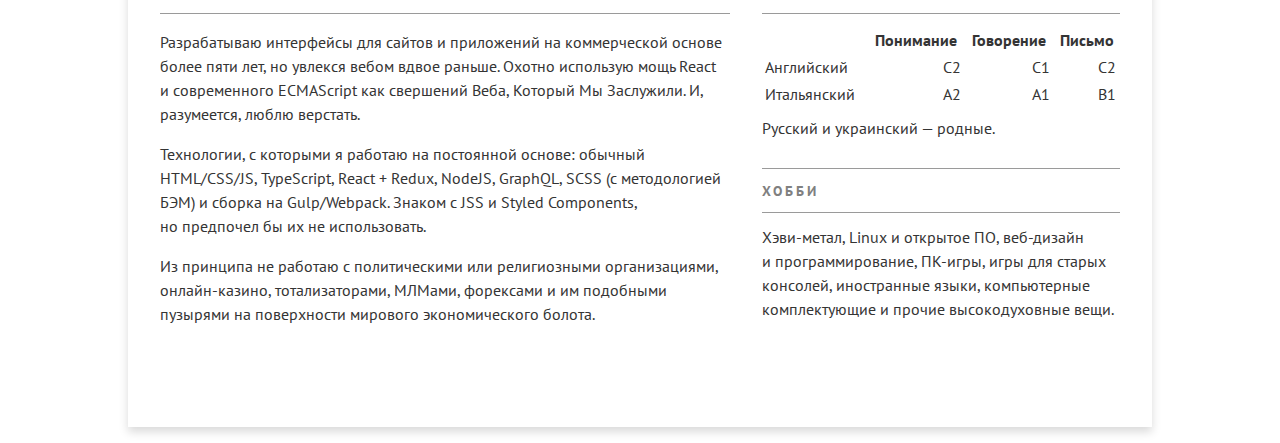
==== commit a24e2e79: "Added tech stacks" ====
--- a/ru.html
+++ b/ru.html
@@ -13,7 +13,7 @@
 </head>
 <body>
 
-<svg style="display: none;" version="1.1" xmlns="http://www.w3.org/2000/svg">
+<svg style="display: none;" xmlns="http://www.w3.org/2000/svg">
     <symbol id="icon-envelop" viewBox="0 0 16 16">
         <path d="M14.5 2h-13c-0.825 0-1.5 0.675-1.5 1.5v10c0 0.825 0.675 1.5 1.5 1.5h13c0.825 0 1.5-0.675 1.5-1.5v-10c0-0.825-0.675-1.5-1.5-1.5zM6.23 8.6l-4.23 3.295v-7.838l4.23 4.543zM2.756 4h10.488l-5.244 3.938-5.244-3.938zM6.395 8.777l1.605 1.723 1.605-1.723 3.29 4.223h-9.79l3.29-4.223zM9.77 8.6l4.23-4.543v7.838l-4.23-3.295z" />
     </symbol>
@@ -75,16 +75,20 @@
             <h2 class="section-name">Опыт работы</h2>
             <h3 class="job-title">Фронтенд-разработчик</h3>
             <p class="institute">
-                <a href="https://www.eteam.io">eTeam</a> · <span class="date">мар. 2020&nbsp;&mdash; наст. вр.</span>
+                <a href="https://www.eteam.io" rel="noopener noreferrer">eTeam</a> · <span class="date">мар. 2020&nbsp;&mdash; наст. вр.</span>
                 · <span class="location">Киев</span>
             </p>
             <ul class="details">
-                <li>Разработка веб-приложения для сотрудников компании Cience (инструментарий для расширения клиентской базы и&nbsp;развития B2B-продаж).</li>
-            </ul>
+                <li>Разработка веб-приложения для сотрудников компании <a href="https://cience.com" rel="noopener noreferrer">Cience</a> (инструментарий для расширения клиентской базы и&nbsp;развития B2B-продаж).</li>
+            </ul>
+            <p class="note">
+                <strong>Технологии:</strong> TS, React, Redux, GraphQL (Apollo на клиенте, Nexus на сервере), Prisma,
+                NodeJS, Material UI, Styled Components.
+            </p>
 
             <h3 class="job-title">Фронтенд-разработчик</h3>
             <p class="institute">
-                <a href="http://www.netvertise.co.il">Netvertise</a> · <span class="date">мар. 2016&nbsp;&mdash; мар. 2020</span>
+                <a href="https://www.netvertise.co.il" rel="noopener noreferrer">Netvertise</a> · <span class="date">мар. 2016&nbsp;&mdash; мар. 2020</span>
                 · <span class="location">Киев</span>
             </p>
             <ul class="details">
@@ -94,10 +98,13 @@
                 <li>Разработка и&nbsp;развертывание посадочных страниц.</li>
                 <li>Участие в&nbsp;локализации веб-сайтов и&nbsp;приложений компании на&nbsp;европейские языки.</li>
             </ul>
+            <p class="note">
+                <strong>Технологии:</strong> JS, AngularJS, Angular, React, Redux, React Admin, jQuery, SCSS, Gulp, Webpack.
+            </p>
 
             <h3 class="job-title">Наставник на&nbsp;интенсивах по&nbsp;верстке</h3>
             <p class="institute">
-                <a href="https://htmlacademy.ru">HTML Academy</a> · <span class="date">окт. 2016&nbsp;&mdash; окт. 2019</span> ·
+                <a href="https://htmlacademy.ru" rel="noopener noreferrer">HTML Academy</a> · <span class="date">окт. 2016&nbsp;&mdash; окт. 2019</span> ·
                 <span class="location">удаленно</span>
             </p>
             <ul class="details">
@@ -107,12 +114,12 @@
 
             <h3 class="job-title">Контент-редактор, верстальщик</h3>
             <p class="institute">
-                <a href="https://dec-edu.com">DEC education</a> · <span class="date">янв. 2011&nbsp;&mdash; мар. 2016</span> ·
+                <a href="https://dec-edu.com" rel="noopener noreferrer">DEC education</a> · <span class="date">янв. 2011&nbsp;&mdash; мар. 2016</span> ·
                 <span class="location">Киев</span>
             </p>
             <ul class="details">
                 <li>Написание и&nbsp;размещение текстовых публикаций на&nbsp;сайтах компании (<a href="https://www.dec-edu.com">www.dec-edu.com</a>,
-                    <a href="https://www.dec-school.com">www.dec-school.com</a>, <a href="https://www.dec-camp.com">www.dec-camp.com</a>).
+                    <a href="https://www.dec-school.com" rel="noopener noreferrer">www.dec-school.com</a>, <a href="https://www.dec-camp.com" rel="noopener noreferrer">www.dec-camp.com</a>).
                 </li>
                 <li>Создание посадочных страниц, новых разделов, текстовое и&nbsp;графическое наполнение, верстка.</li>
                 <li>Верстка, редактура, отправка почтовых рассылок.</li>
@@ -123,14 +130,14 @@
 
             <h3 class="job-title">Ассистент преподавателя</h3>
             <p class="institute">
-                <a href="https://kymu.edu.ua">Киевский международный университет</a> · <span class="date">фев. 2010&nbsp;&mdash; дек. 2010</span>
+                <a href="https://kymu.edu.ua" rel="noopener noreferrer">Киевский международный университет</a> · <span class="date">фев. 2010&nbsp;&mdash; дек. 2010</span>
                 · <span class="location">Киев</span>
             </p>
             <ul class="details">
                 <li>Предметные семинары на&nbsp;английском языке для студентов, контроль посещения и&nbsp;успеваемости.</li>
                 <li>Уроки английского и&nbsp;внеклассные занятия для слушателей отделения довузовской подготовки.
                 </li>
-                <li>Научно-исследовательская работа (в&nbsp;активе&nbsp;— одна <a href="http://dspace.nbuv.gov.ua/bitstream/handle/123456789/58858/17-Masljonko.pdf">публикация</a> в&nbsp;аккредитованном ВАК издании).
+                <li>Научно-исследовательская работа (в&nbsp;активе&nbsp;— одна <a href="http://dspace.nbuv.gov.ua/bitstream/handle/123456789/58858/17-Masljonko.pdf" rel="noopener noreferrer">публикация</a> в&nbsp;аккредитованном ВАК издании).
                 </li>
             </ul>
         </section>
--- a/css/style.css
+++ b/css/style.css
@@ -74,6 +74,11 @@
 }
 .text-right {
   text-align: right;
+}
+
+.note {
+  font-size: .8em;
+  line-height: 1.3;
 }
 
 .visually-hidden {
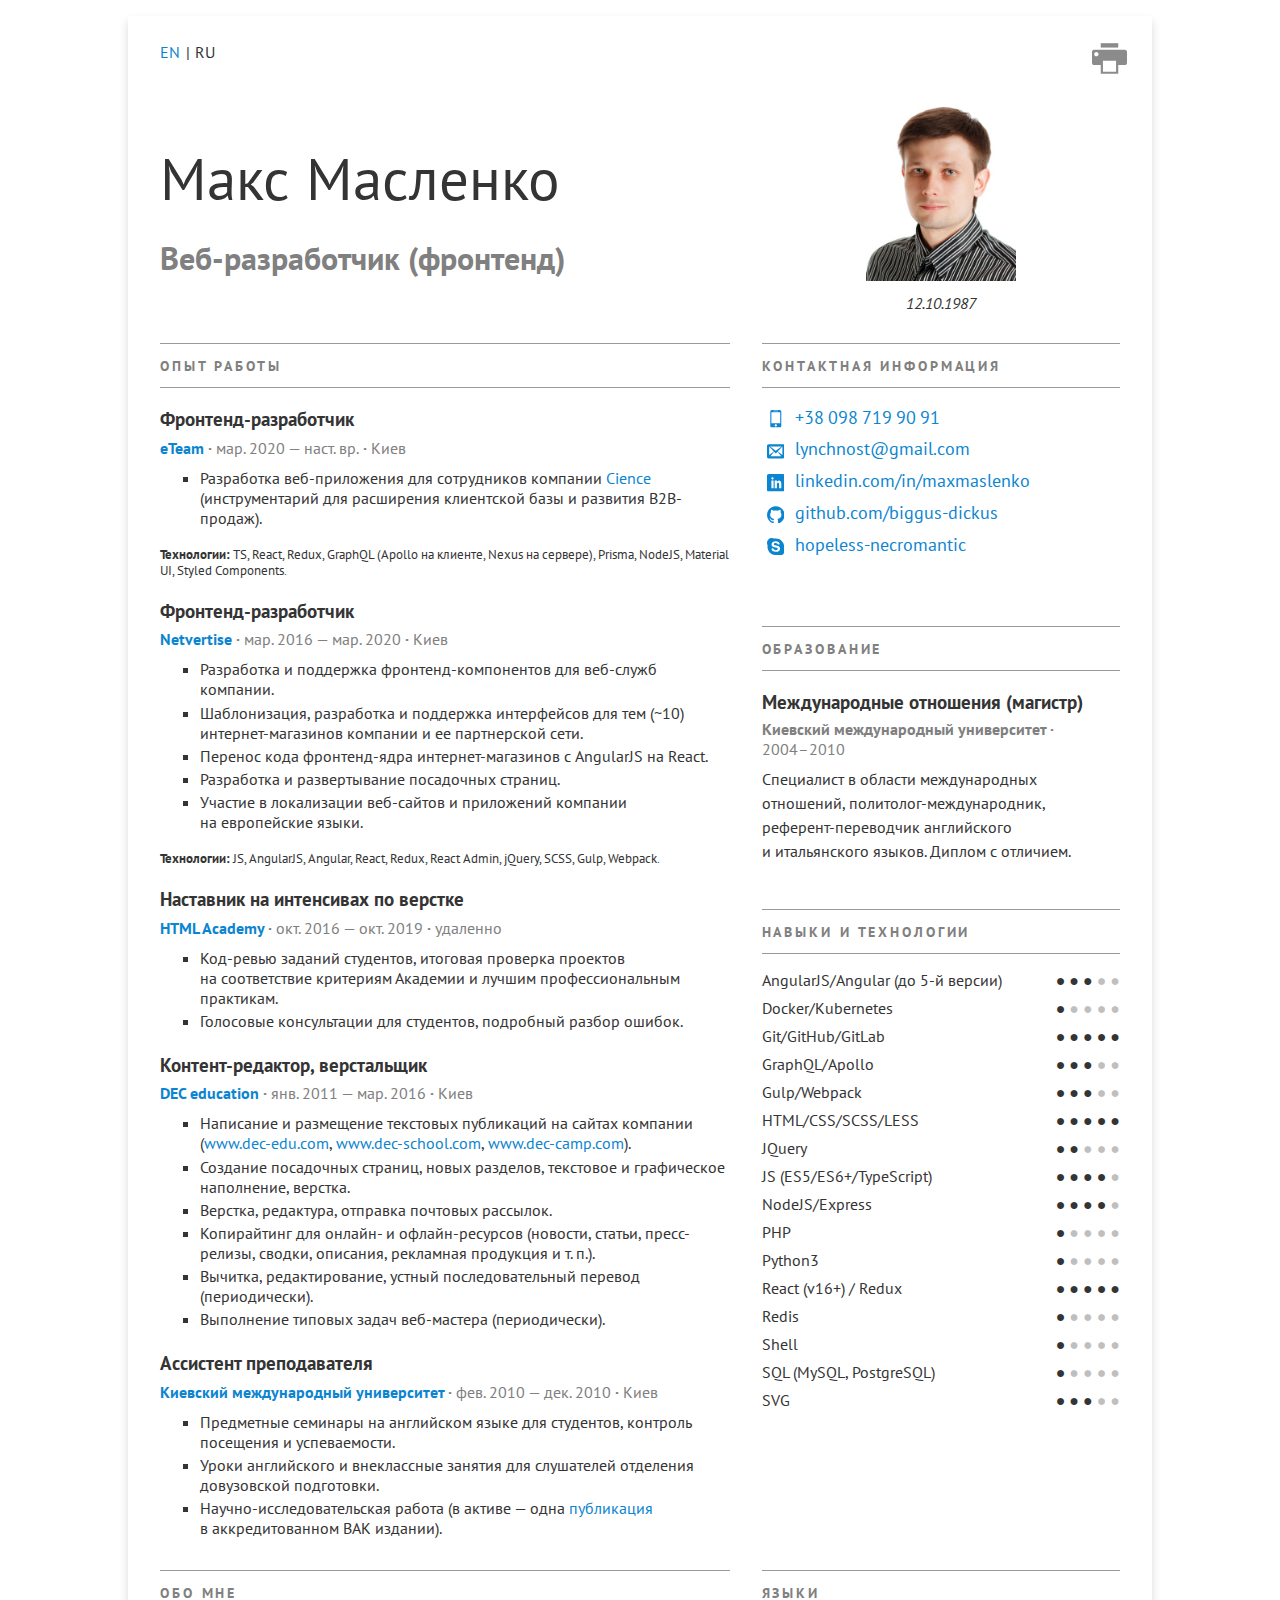
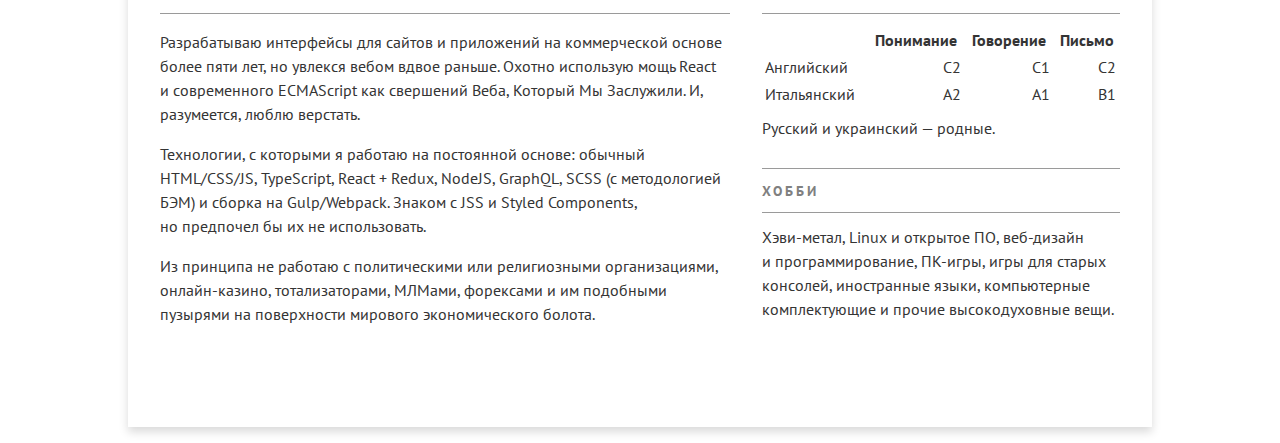
==== commit e7f60982: "Update phone" ====
--- a/ru.html
+++ b/ru.html
@@ -224,7 +224,7 @@
             <ul class="contacts-list details reset-list">
                 <li class="contacts-item">
                     <svg aria-hidden="true" class="contacts-list-icon"><use xlink:href="#icon-mobile" /></svg>
-                    <a href="tel:+380979179313">+38&thinsp;097&thinsp;917&thinsp;93&thinsp;13</a>
+                    <a href="tel:+380987199091">+38&thinsp;098&thinsp;719&thinsp;90&thinsp;91</a>
                 </li>
                 <li class="contacts-item">
                     <svg aria-hidden="true" class="contacts-list-icon"><use xlink:href="#icon-envelop" /></svg>
